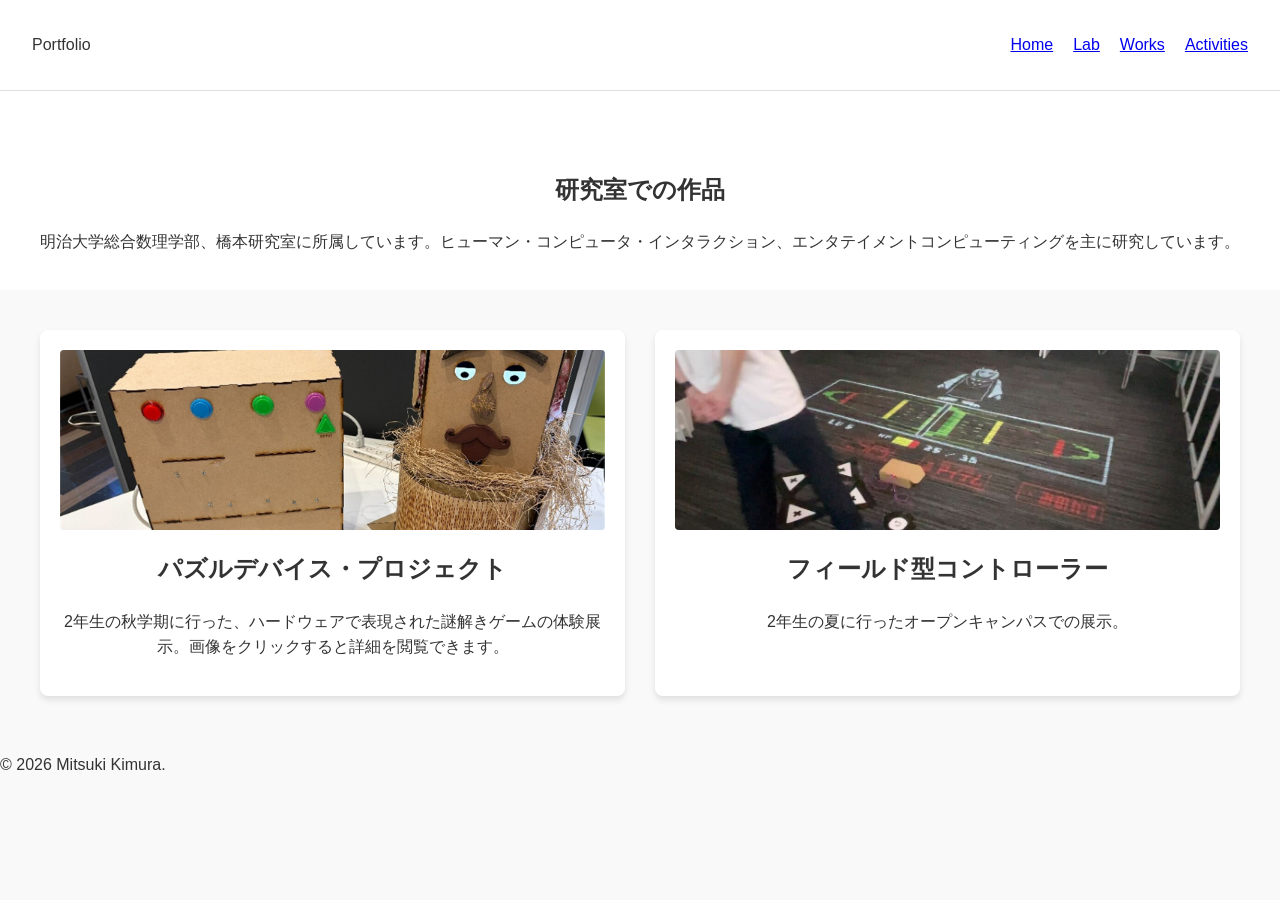
==== lab.html @ 9e324e0f "Add files via upload" ====
<!DOCTYPE html>
<html lang="ja">
<head>
    <meta charset="UTF-8">
    <meta name="viewport" content="width=device-width, initial-scale=1.0">
    <title>Lab Works | My Portfolio</title>
    <link rel="stylesheet" href="css/style.css">
</head>
<body>

    <header>
        <nav>
            <div class="logo">Portfolio</div>
            <ul>
                <li><a href="index.html">Home</a></li>
                <li><a href="lab.html">Lab</a></li>
                <li><a href="works.html">Works</a></li>
                <li><a href="activities.html">Activities</a></li>
            </ul>
        </nav>
    </header>

    <main>
        <section class="page-title">
            <h1>研究室での作品
            </h1>
            <p>明治大学総合数理学部、橋本研究室に所属しています。ヒューマン・コンピュータ・インタラクション、エンタテイメントコンピューティングを主に研究しています。</p>
        </section>

        <section id="portal">
            <div class="portal-container">
                
                <div class="portal-card">
                    <a href="pdf/labA.pdf" target="_blank" rel="noopener" class="pdf-link">
                    <div class="image-placeholder">
                        <img src="images/labA.jpg" alt="研究1">
                        <span class="pdf-label">VIEW PDF</span>
                    </div>
                    </a>
                    <h2>パズルデバイス・プロジェクト</h2>
                    <p>2年生の秋学期に行った、ハードウェアで表現された謎解きゲームの体験展示。画像をクリックすると詳細を閲覧できます。</p>
                </div>

                <div class="portal-card">
                    <div class="image-placeholder">
                        <img src="images/labB.jpg" alt="研究2">
                    </div>
                    <h2>フィールド型コントローラー</h2>
                    <p>2年生の夏に行ったオープンキャンパスでの展示。</p>
                </div>

                </div>
        </section>
    </main>

    <footer>
        <p>&copy; 2026 Mitsuki Kimura.</p>
    </footer>

</body>
</html>
---- css/style.css ----
/* 基本設定 */
body {
    font-family: 'Helvetica Neue', Arial, "Hiragino Kaku Gothic ProN", "Hiragino Sans", sans-serif;
    line-height: 1.6;
    color: #333;
    margin: 0;
    background-color: #f9f9f9;
}

/* ヘッダー */
header {
    background: #fff;
    padding: 1rem 2rem;
    border-bottom: 1px solid #ddd;
}

nav {
    display: flex;
    justify-content: space-between;
    align-items: center;
}

nav ul {
    display: flex;
    list-style: none;
    gap: 20px;
}

/* ヒーローセクション */
#hero {
    text-align: center;
    padding: 60px 20px;
    background-color: #fff;
}

.skill-icons {
    font-size: 1.5rem;
    display: flex;
    justify-content: center;
    gap: 20px;
    margin-top: 10px;
}

/* ポータル（カードデザイン） */
#portal {
    padding: 40px 20px;
    max-width: 1200px;
    margin: 0 auto;
}

.portal-container {
    display: flex;
    gap: 30px;
    justify-content: center;
    flex-wrap: wrap; /* 画面が狭い時に折り返す */
}

.portal-card {
    background: #fff;
    flex: 1;
    min-width: 300px;
    padding: 20px;
    text-decoration: none;
    color: inherit;
    border-radius: 8px;
    box-shadow: 0 4px 6px rgba(0,0,0,0.1);
    transition: transform 0.2s;
    text-align: center;
}

.portal-card:hover {
    transform: translateY(-5px); /* マウスを乗せた時に少し浮く */
}

.image-placeholder {
    width: 100%;
    height: 180px;
    background-color: #eee;
    display: flex;
    align-items: center;
    justify-content: center;
    border-radius: 4px;
    margin-bottom: 15px;
}

/* フェードインのアニメーション定義 */
@keyframes fadeIn {
    from {
        opacity: 0;
        transform: translateY(10px); /* 少し下から浮き上がる */
    }
    to {
        opacity: 1;
        transform: translateY(0);
    }
}

/* body全体、または特定のセクションに適用 */
main {
    animation: fadeIn 0.8s ease-out forwards;
}

.page-header {
    text-align: center;
    padding: 40px 20px;
}

.project-list {
    max-width: 900px;
    margin: 0 auto;
    padding: 20px;
}

.project-item {
    display: flex;
    gap: 30px;
    margin-bottom: 50px;
    align-items: flex-start;
    background: #fff;
    padding: 20px;
    border-radius: 8px;
}

.project-image img {
    width: 300px;
    border-radius: 4px;
}

/* スマホで見るときは縦並びにする */
@media (max-width: 768px) {
    .project-item {
        flex-direction: column;
    }
    .project-image img {
        width: 100%;
    }
}

/* ページタイトルのスタイル（index.htmlのheroに合わせる） */
.page-title {
    text-align: center;
    padding: 60px 20px 20px; /* 下の余白を少し狭める */
    background-color: #fff;
}

/* カード内の画像がはみ出さないように設定 */
.image-placeholder img {
    width: 100%;
    height: 100%;
    object-fit: cover; /* 画像を枠いっぱいに綺麗に収める */
    border-radius: 4px;
}

/* 文章中心のページ用スタイル */
.content-section {
    padding: 40px 20px;
    background-color: #f9f9f9;
}

.content-wrapper {
    max-width: 800px; /* 読みやすい幅に制限 */
    margin: 0 auto;
    background: #fff;
    padding: 40px;
    border-radius: 8px;
    box-shadow: 0 2px 10px rgba(0,0,0,0.05);
}

.content-wrapper h2 {
    border-left: 5px solid #333; /* 見出しにアクセント */
    padding-left: 15px;
    margin-bottom: 20px;
}

.content-wrapper p {
    margin-bottom: 1.5rem;
    line-height: 1.8;
}

/* Xボタンのスタイル */
.x-button {
    display: inline-block;
    background-color: #000; /* Xのブランドカラー */
    color: #fff;
    padding: 12px 24px;
    text-decoration: none;
    border-radius: 30px;
    font-weight: bold;
    transition: opacity 0.2s;
    margin-top: 10px;
}

.x-button:hover {
    opacity: 0.8;
}

.x-embed {
    margin-top: 40px;
}

/* PDFリンク用のスタイル */
.pdf-link {
    text-decoration: none;
    display: block;
    position: relative;
}

.pdf-label {
    position: absolute;
    bottom: 10px;
    right: 10px;
    background: rgba(0, 0, 0, 0.7);
    color: #fff;
    padding: 4px 8px;
    font-size: 12px;
    border-radius: 4px;
    opacity: 0;
    transition: opacity 0.3s;
}

.pdf-link:hover .pdf-label {
    opacity: 1;
}

.pdf-link:hover .image-placeholder {
    filter: brightness(0.8); /* 少し暗くしてクリック感を出す */
}
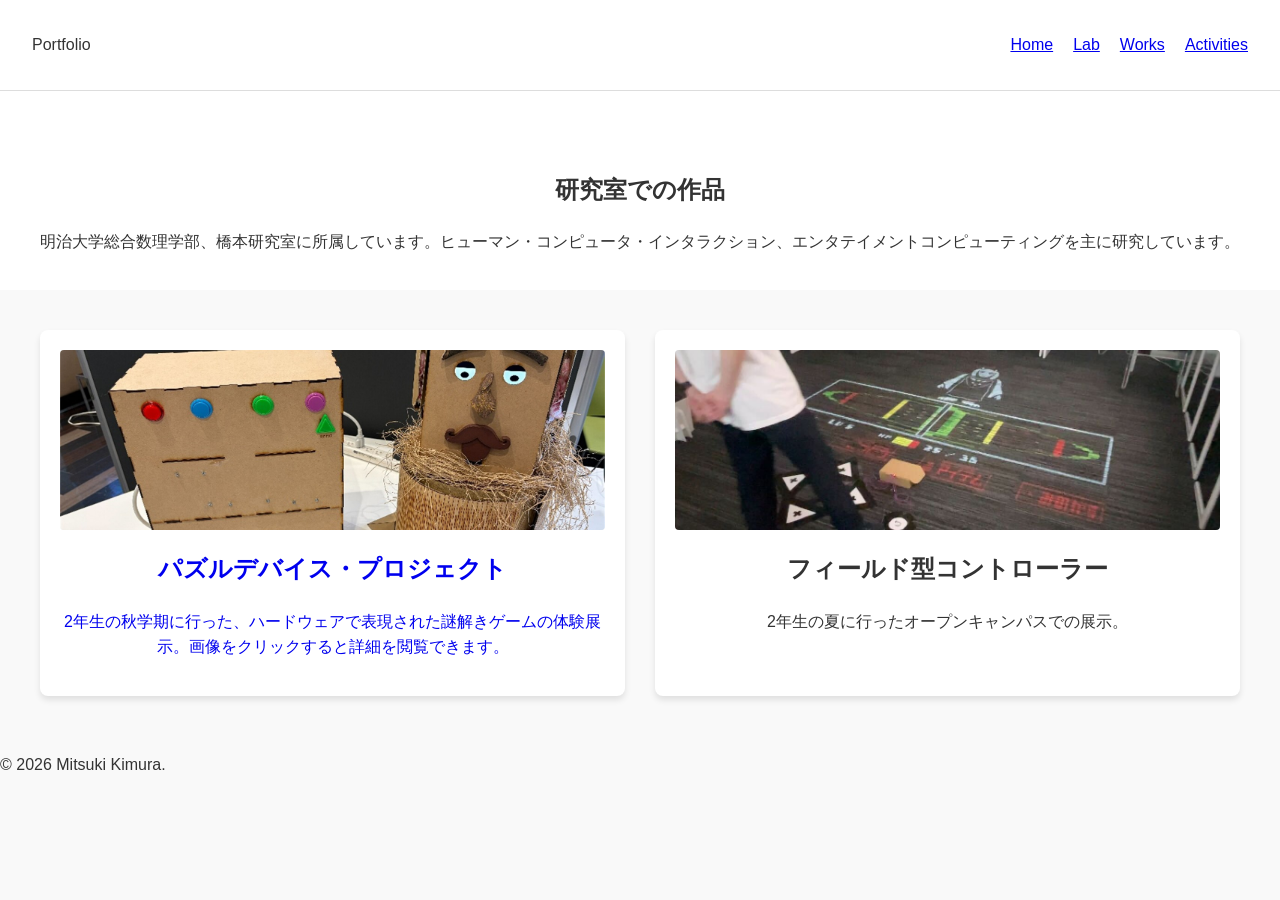
==== commit 300b9c6e: "Update lab.html" ====
--- a/lab.html
+++ b/lab.html
@@ -31,14 +31,15 @@
             <div class="portal-container">
                 
                 <div class="portal-card">
-                    <a href="pdf/labA.pdf" target="_blank" rel="noopener" class="pdf-link">
+                    <a href="project-puzzle.html"  target="_blank" class="pdf-link">
                     <div class="image-placeholder">
                         <img src="images/labA.jpg" alt="研究1">
                         <span class="pdf-label">VIEW PDF</span>
                     </div>
-                    </a>
+                    
                     <h2>パズルデバイス・プロジェクト</h2>
                     <p>2年生の秋学期に行った、ハードウェアで表現された謎解きゲームの体験展示。画像をクリックすると詳細を閲覧できます。</p>
+                    </a>
                 </div>
 
                 <div class="portal-card">
@@ -58,4 +59,4 @@
     </footer>
 
 </body>
-</html>+</html>
